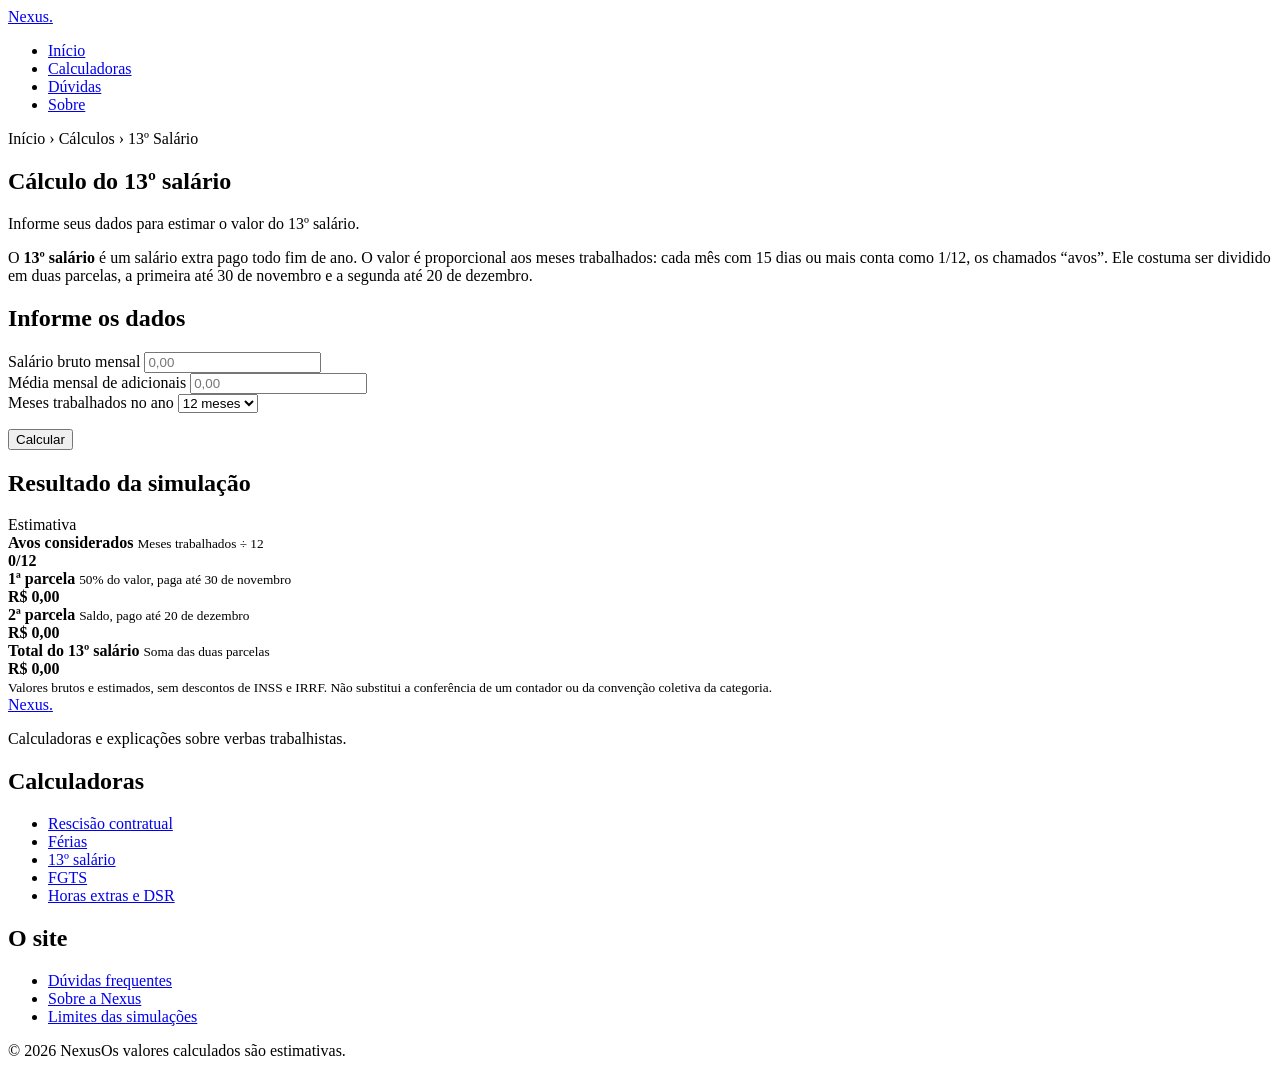
==== pages/decimo-terceiro.html @ 9ede9a6b "Add files via upload" ====
<!doctype html><html lang="pt-BR"><head><meta charset="utf-8">
<meta name="viewport" content="width=device-width, initial-scale=1">
<meta name="description" content="Estime o 13º salário proporcional e o valor de cada parcela.">
<meta name="theme-color" content="#2B4C7E">
<title>Calculadora de 13º salário | Nexus</title>
<link rel="stylesheet" href="../assets/css/main.css">
</head>
<body><header class="site-header"><div class="header-inner"><a class="logo" href="../index.html" aria-label="Nexus — página inicial">Nexus<span>.</span></a><nav aria-label="Navegação principal"><ul class="nav-list"><li><a href="../index.html">Início</a></li>
<li><a href="../index.html#calculadoras" aria-current="page">Calculadoras</a></li>
<li><a href="duvidas.html">Dúvidas</a></li>
<li><a href="sobre.html">Sobre</a></li>
</ul>
</nav>
</div>
</header>
<main class="page-main"><section class="titulo">
<div class="breadcrumb">Início <span>›</span> Cálculos <span>›</span> 13º Salário</div>
<div class="titulo-conteudo">

<div>
<h1>Cálculo do 13º salário</h1>
<p>Informe seus dados para estimar o valor do 13º salário.</p>
</div>
</div>
</section>
<section class="intro"><p>O <strong>13º salário</strong> é um salário extra pago todo fim de ano. O valor é proporcional aos meses trabalhados: cada mês com 15 dias ou mais conta como 1/12, os chamados “avos”. Ele costuma ser dividido em duas parcelas, a primeira até 30 de novembro e a segunda até 20 de dezembro.</p>
</section>
<div class="calculadora">
<div class="container-forms">
<h2>Informe os dados</h2>
<div class="campo">
<label for="salario">Salário bruto mensal</label>
<input id="salario" inputmode="decimal" min="0" placeholder="0,00" step="0.01" type="number"/>
</div>
<div class="campo">
<label for="variaveis">Média mensal de adicionais</label>
<input id="variaveis" inputmode="decimal" min="0" placeholder="0,00" step="0.01" type="number"/>
</div>
<div class="campo">
<label for="meses">Meses trabalhados no ano</label>
<select id="meses"><option value="12">12 meses</option><option value="11">11 meses</option><option value="10">10 meses</option><option value="9">9 meses</option><option value="8">8 meses</option><option value="7">7 meses</option><option value="6">6 meses</option><option value="5">5 meses</option><option value="4">4 meses</option><option value="3">3 meses</option><option value="2">2 meses</option><option value="1">1 mês</option></select>
</div>
<p aria-live="polite" class="erro" id="erro" role="alert"></p>
<button class="btn-calcular" id="calcular" type="button">Calcular</button>
</div>
<div class="card resultado">
<div class="resultado-topo">
<h2>Resultado da simulação</h2>
<span class="badge">Estimativa</span>
</div>
<div class="resultado-item">
<div>
<strong>Avos considerados</strong>
<small>Meses trabalhados ÷ 12</small>
</div>
<strong id="r-avos">0/12</strong>
</div>
<div class="resultado-item">
<div>
<strong>1ª parcela</strong>
<small>50% do valor, paga até 30 de novembro</small>
</div>
<strong id="r-p1">R$ 0,00</strong>
</div>
<div class="resultado-item">
<div>
<strong>2ª parcela</strong>
<small>Saldo, pago até 20 de dezembro</small>
</div>
<strong id="r-p2">R$ 0,00</strong>
</div>
<div class="total">
<div>
<strong>Total do 13º salário</strong>
<small>Soma das duas parcelas</small>
</div>
<strong id="r-total">R$ 0,00</strong>
</div>
<small class="nota">Valores brutos e estimados, sem descontos de INSS e IRRF. Não substitui a conferência de um contador ou da convenção coletiva da categoria.</small>
</div>
</div>
</main>
<footer class="site-footer"><div class="footer-inner"><div class="footer-brand"><a class="footer-logo" href="../index.html">Nexus<span>.</span></a><p>Calculadoras e explicações sobre verbas trabalhistas.</p>
</div>
<div><h2>Calculadoras</h2>
<ul><li><a href="recisao.html">Rescisão contratual</a></li>
<li><a href="ferias.html">Férias</a></li>
<li><a href="decimo-terceiro.html">13º salário</a></li>
<li><a href="fgts.html">FGTS</a></li>
<li><a href="horas-extras.html">Horas extras e DSR</a></li>
</ul>
</div>
<div><h2>O site</h2>
<ul><li><a href="duvidas.html">Dúvidas frequentes</a></li>
<li><a href="sobre.html">Sobre a Nexus</a></li>
<li><a href="sobre.html#seguranca">Limites das simulações</a></li>
</ul>
</div>
</div>
<div class="footer-bottom"><span>© 2026 Nexus</span><span>Os valores calculados são estimativas.</span></div>
</footer>
<script src="../assets/js/utils.js" defer></script><script src="../assets/js/decimo-terceiro.js" defer></script></body></html>
---- assets/css/main.css ----
@import url('https://fonts.googleapis.com/css2?family=Source+Sans+3:wght@400;
500;
600;
700&family=Source+Serif+4:wght@500;
600;
700&display=swap');

:root {
  --brand:#2B4C7E;
  --brand-dark:#1F3A61;
  --soft:#EEF1F6;
  --bg:#FBFAF7;
  --surface:#FFFFFF;
  --text:#1E2430;
  --muted:#5B6372;
  --border:#E3E0D8;
  --radius:6px;
  --shadow:none
}

* {
  box-sizing:border-box
}

html {
  scroll-behavior:smooth
}

body {
  margin:0;
  min-height:100vh;
  background:var(--bg);
  color:var(--text);
  font-family:'Source Sans 3',system-ui,sans-serif;
  line-height:1.6
}

a {
  color:inherit
}

button,input,select {
  font:inherit
}

.site-header {
  background:var(--surface);
  border-bottom:1px solid var(--border)
}

.header-inner {
  width:min(92%,1160px);
  min-height:76px;
  margin:auto;
  display:flex;
  align-items:center;
  justify-content:space-between;
  gap:24px
}

.logo,.footer-logo {
  font:700 26px 'Source Serif 4',Georgia,serif;
  letter-spacing:-.5px;
  text-decoration:none;
  color:var(--text)
}

.logo span,.footer-logo span {
  color:var(--brand)
}

.nav-list {
  display:flex;
  gap:6px;
  list-style:none;
  margin:0;
  padding:0
}

.nav-list a {
  display:block;
  padding:9px 13px;
  border-radius:8px;
  color:var(--muted);
  text-decoration:none;
  font-size:14px
}

.nav-list a:hover,.nav-list a[aria-current=page] {
  background:var(--soft);
  color:var(--brand-dark)
}

.page-main {
  padding-bottom:54px
}

.titulo,.calculadora,.pagina {
  width:min(92%,1160px);
  margin-inline:auto
}

.titulo {
  padding:42px 0 28px
}

.breadcrumb {
  font-size:13px;
  color:var(--muted);
  margin-bottom:14px
}

.breadcrumb span {
  padding:0 7px;
  color:var(--brand)
}

.titulo-conteudo h1 {
  font:700 clamp(27px,4vw,36px)/1.2 'Source Serif 4',Georgia,serif;
  letter-spacing:-.3px;
  margin:0 0 7px
}

.titulo p {
  margin:0;
  color:var(--muted);
  font-size:15px
}

.calculadora {
  display:grid;
  grid-template-columns:minmax(0,1fr) minmax(0,1fr);
  align-items:start;
  gap:22px;
  margin-bottom:24px
}

.container-forms,.card.resultado {
  min-width:0;
  padding:27px;
  border:1px solid var(--border);
  border-radius:var(--radius);
  background:var(--surface);
  box-shadow:var(--shadow)
}

.container-forms {
  display:grid;
  grid-template-columns:repeat(2,minmax(0,1fr));
  gap:0 16px
}

.container-forms h2,.container-forms>.campo:first-of-type,.opcao,.erro,.btn-calcular {
  grid-column:1/-1
}

.container-forms h2,.resultado-topo h2 {
  font:700 19px 'Source Serif 4',Georgia,serif;
  margin:0 0 20px
}

.campo {
  min-width:0;
  margin-bottom:17px
}

.campo label {
  display:block;
  margin-bottom:7px;
  font-size:13px;
  font-weight:600;
  color:var(--text)
}

.campo input,.campo select {
  width:100%;
  height:46px;
  padding:0 12px;
  border:1px solid var(--border);
  border-radius:8px;
  background:#fff;
  color:var(--text);
  outline:none
}

.campo input::placeholder {
  color:#9aa0ab
}

.campo input:focus,.campo select:focus {
  border-color:var(--brand);
  box-shadow:0 0 0 3px rgba(43,76,126,.15)
}

.campo select {
  cursor:pointer
}

.opcao {
  display:flex;
  align-items:center;
  gap:13px;
  padding:15px 0;
  margin:4px 0 14px;
  border-top:1px solid var(--border)
}

.opcao strong {
  display:block;
  font-size:13px;
  margin-bottom:3px
}

.opcao small {
  display:block;
  color:var(--muted);
  font-size:12px
}

.switch {
  width:44px;
  height:25px;
  padding:3px;
  flex:0 0 auto;
  border:0;
  border-radius:30px;
  background:#a9afba;
  cursor:pointer
}

.switch div {
  width:19px;
  height:19px;
  border-radius:50%;
  background:white;
  transition:transform .18s
}

.switch.ativo {
  background:var(--brand)
}

.switch.ativo div {
  transform:translateX(19px)
}

.btn-calcular {
  min-height:47px;
  border:0;
  border-radius:8px;
  background:var(--brand);
  color:#fff;
  font-weight:700;
  font-size:14px;
  cursor:pointer
}

.btn-calcular:hover {
  background:var(--brand-dark)
}

.btn-calcular:focus-visible,a:focus-visible,.switch:focus-visible {
  outline:3px solid rgba(43,76,126,.4);
  outline-offset:3px
}

.resultado-topo {
  display:flex;
  align-items:center;
  justify-content:space-between;
  gap:12px;
  margin-bottom:8px
}

.resultado-topo h2 {
  margin-bottom:10px
}

.badge {
  color:var(--muted);
  font-size:13px;
  font-style:italic
}

.resultado-item {
  min-height:64px;
  display:flex;
  align-items:center;
  justify-content:space-between;
  gap:18px;
  padding:13px 0;
  border-bottom:1px solid var(--border)
}

.resultado-item div,.total div {
  display:flex;
  flex-direction:column;
  gap:4px
}

.resultado-item strong {
  font-size:13px
}

.resultado-item small,.total small {
  color:var(--muted);
  font-size:11px
}

.resultado-item>strong {
  white-space:nowrap;
  font-size:14px
}

.total {
  display:flex;
  align-items:center;
  justify-content:space-between;
  gap:18px;
  margin-top:18px;
  padding:18px;
  border:1px solid #c9d3e3;
  border-radius:10px;
  background:var(--soft)
}

.total div strong {
  font:700 15px 'Source Serif 4',Georgia,serif
}

.total>strong {
  color:var(--brand-dark);
  font:800 22px 'Source Serif 4',Georgia,serif;
  white-space:nowrap
}

.erro {
  margin:0 0 12px;
  color:#a33131;
  font-size:13px
}

.erro:empty {
  display:none
}

.nota {
  display:block;
  margin-top:15px;
  color:var(--muted);
  font-size:11px;
  line-height:1.65
}

.pagina {
  max-width:900px;
  display:grid;
  gap:18px;
  margin-bottom:30px
}

.pagina .card p,.card.resultado>p {
  color:var(--muted);
  font-size:14px;
  line-height:1.8
}

details {
  border-bottom:1px solid var(--border)
}

details:last-child {
  border-bottom:0
}

summary {
  padding:16px 0;
  color:var(--text);
  cursor:pointer;
  font-size:14px;
  font-weight:600
}

summary:hover {
  color:var(--brand-dark)
}

details p {
  padding:0 0 16px;
  margin:0;
  color:var(--muted);
  font-size:13px;
  line-height:1.75
}

.site-footer {
  margin-top:20px;
  background:#fff;
  border-top:1px solid var(--border)
}

.footer-inner {
  width:min(92%,1160px);
  margin:auto;
  padding:40px 0 30px;
  display:grid;
  grid-template-columns:1.5fr 1fr 1fr;
  gap:36px
}

.footer-brand p {
  max-width:300px;
  color:var(--muted);
  font-size:13px;
  line-height:1.7
}

.footer-inner h2 {
  font:700 13px 'Source Serif 4',Georgia,serif;
  margin:0 0 12px
}

.footer-inner ul {
  list-style:none;
  margin:0;
  padding:0
}

.footer-inner li {
  margin:0 0 8px
}

.footer-inner li a {
  color:var(--muted);
  text-decoration:none;
  font-size:13px
}

.footer-inner li a:hover {
  color:var(--brand-dark)
}

.footer-bottom {
  width:min(92%,1160px);
  margin:auto;
  padding:16px 0;
  border-top:1px solid var(--border);
  display:flex;
  justify-content:space-between;
  gap:15px;
  color:var(--muted);
  font-size:12px
}

/* Página inicial */.hero {
  width:min(92%,1160px);
  margin:auto;
  padding:clamp(65px,9vw,112px) 0 82px
}

.hero h1 {
  max-width:760px;
  margin:0;
  font:600 clamp(34px,5.5vw,54px)/1.15 'Source Serif 4',Georgia,serif;
  letter-spacing:-.8px
}

.hero-text {
  max-width:610px;
  margin:22px 0 28px;
  color:var(--muted);
  font-size:17px;
  line-height:1.7
}

.hero-button {
  display:inline-flex;
  align-items:center;
  min-height:48px;
  padding:0 20px;
  border-radius:8px;
  background:var(--brand);
  color:white;
  text-decoration:none;
  font-size:14px;
  font-weight:700
}

.hero-button:hover {
  background:var(--brand-dark)
}

.services-section {
  padding:66px 4% 76px;
  background:#fff;
  border-block:1px solid var(--border)
}

.section-heading,.ferramentas {
  width:min(100%,1160px);
  margin-inline:auto
}

.section-heading {
  margin-bottom:28px
}

.section-heading h2,.notice h2 {
  font:700 clamp(24px,4vw,32px) 'Source Serif 4',Georgia,serif;
  letter-spacing:-.7px;
  margin:0 0 8px
}

.section-heading>p:last-child {
  margin:0;
  color:var(--muted);
  font-size:14px
}

.notice {
  width:min(92%,1160px);
  margin:58px auto;
  padding:22px 0 0;
  border-top:1px solid var(--border)
}

.notice p {
  max-width:64ch
}

.notice h2 {
  font-size:19px
}

.notice p {
  margin:0;
  color:var(--muted);
  font-size:14px;
  line-height:1.8
}

@media(max-width:850px) {
  .calculadora {
    grid-template-columns:1fr
  }
  .footer-inner {
    grid-template-columns:repeat(2,minmax(0,1fr))
  }
}

@media(max-width:560px) {
  .header-inner {
    min-height:unset;
    padding:14px 0;
    flex-direction:column;
    gap:8px
  }
  .nav-list {
    flex-wrap:wrap;
    justify-content:center
  }
  .nav-list a {
    padding:8px 10px;
    font-size:13px
  }
  .titulo {
    padding-top:30px
  }
  .titulo p {
    font-size:14px
  }
  .container-forms,.card.resultado {
    padding:20px
  }
  .container-forms {
    grid-template-columns:1fr
  }
  .container-forms h2,.container-forms>.campo:first-of-type,.opcao,.erro,.btn-calcular {
    grid-column:1
  }
  .resultado-topo {
    align-items:flex-start;
    flex-direction:column
  }
  .total {
    align-items:flex-start;
    flex-direction:column
  }
  .total>strong {
    font-size:21px
  }
  .footer-inner {
    grid-template-columns:1fr
  }
  .services-section {
    padding:52px 4% 58px
  }
  .hero {
    padding:62px 0 68px
  }
  .hero h1 {
    letter-spacing:-.5px
  }
  .hero-text {
    font-size:15px
  }
  .footer-inner {
    gap:22px;
    padding:32px 0 24px
  }
  .footer-bottom {
    flex-direction:column
  }
}


/* Texto de apresentação no topo de cada calculadora */
.intro { width: min(92%, 1160px); margin: 0 auto 30px; }
.intro p { max-width: 68ch; margin: 0; font-size: 16px; line-height: 1.75; }
.intro strong { font-weight: 600; }

/* Lista de ferramentas da página inicial */
.ferramentas { list-style: none; margin-block: 0; padding: 0; }
.ferramentas li { border-top: 1px solid var(--border); }
.ferramentas li:last-child { border-bottom: 1px solid var(--border); }
.ferramentas a { display: grid; grid-template-columns: 240px 1fr; gap: 6px 32px; padding: 20px 4px; text-decoration: none; }
.ferramentas a:hover { background: var(--bg); }
.ferramentas h3 { margin: 0; font: 600 19px 'Source Serif 4', Georgia, serif; }
.ferramentas p { margin: 0; color: var(--muted); font-size: 15px; }
@media (max-width: 700px) { .ferramentas a { grid-template-columns: 1fr; } }
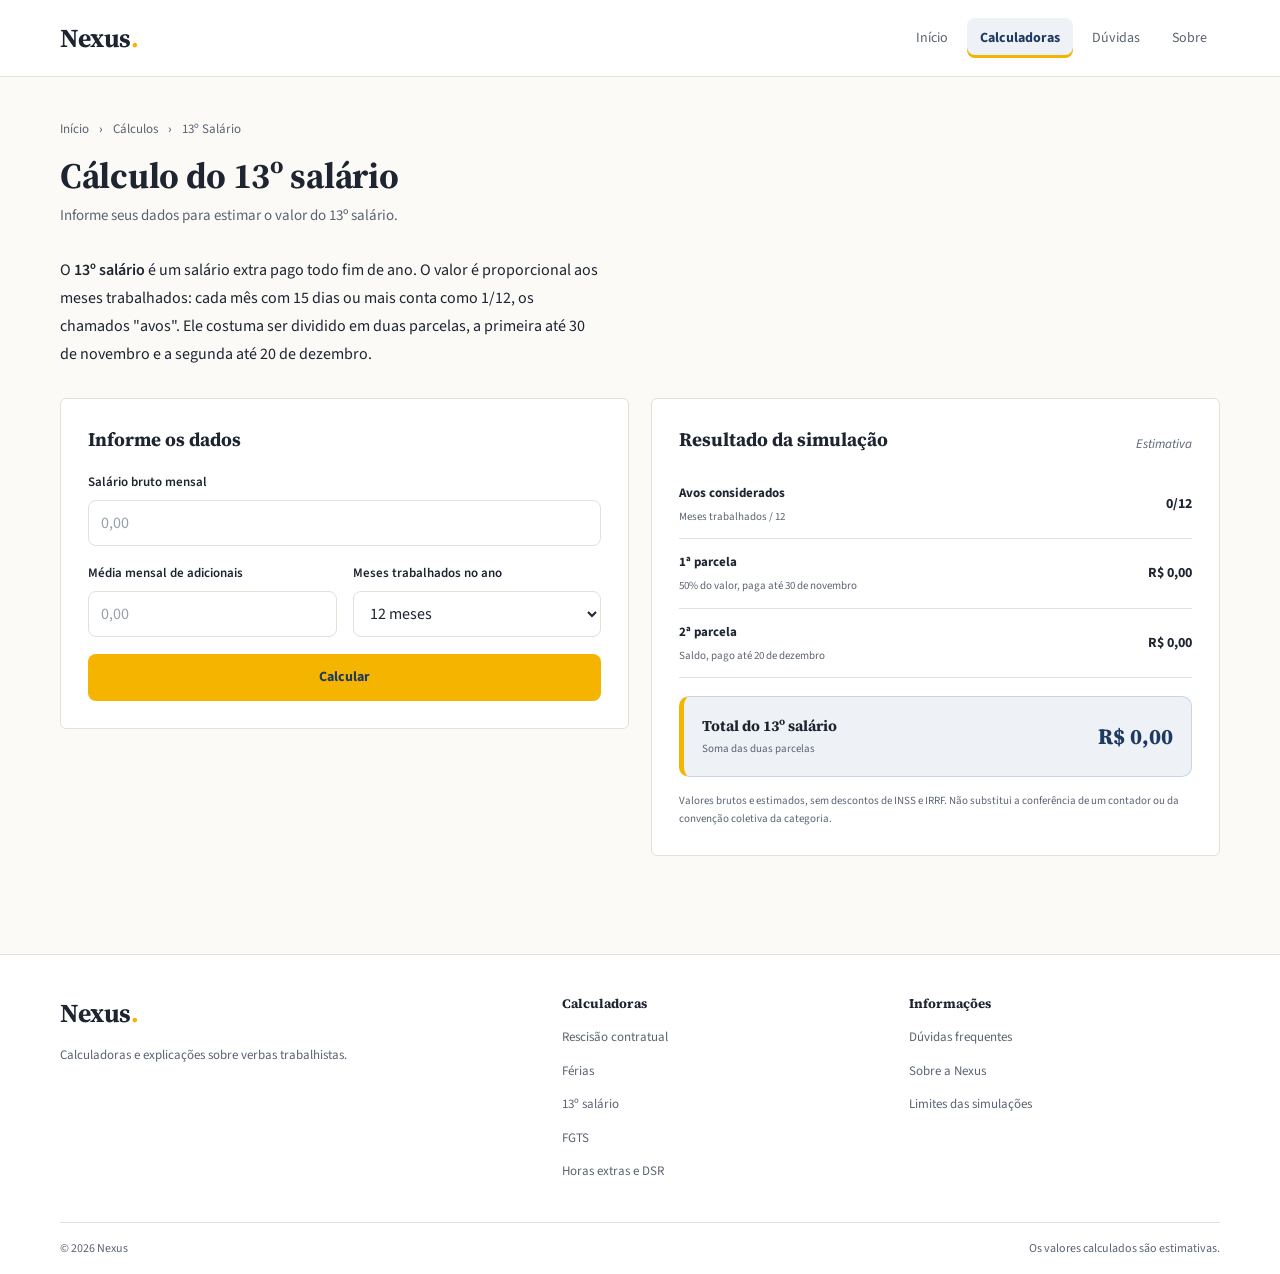
==== commit f21ecf74: "Add files via upload" ====
--- a/pages/decimo-terceiro.html
+++ b/pages/decimo-terceiro.html
@@ -1,102 +1,144 @@
-<!doctype html><html lang="pt-BR"><head><meta charset="utf-8">
-<meta name="viewport" content="width=device-width, initial-scale=1">
-<meta name="description" content="Estime o 13º salário proporcional e o valor de cada parcela.">
-<meta name="theme-color" content="#2B4C7E">
-<title>Calculadora de 13º salário | Nexus</title>
-<link rel="stylesheet" href="../assets/css/main.css">
+<!DOCTYPE html>
+<html lang="pt-BR">
+<head>
+    <meta charset="UTF-8">
+    <meta name="viewport" content="width=device-width, initial-scale=1.0">
+    <meta name="description" content="Estime o 13º salário proporcional e o valor de cada parcela.">
+    <meta name="theme-color" content="#2B4C7E">
+    <title>Calculadora de 13º salário | Nexus</title>
+    <link rel="stylesheet" href="../assets/css/main.css">
 </head>
-<body><header class="site-header"><div class="header-inner"><a class="logo" href="../index.html" aria-label="Nexus — página inicial">Nexus<span>.</span></a><nav aria-label="Navegação principal"><ul class="nav-list"><li><a href="../index.html">Início</a></li>
-<li><a href="../index.html#calculadoras" aria-current="page">Calculadoras</a></li>
-<li><a href="duvidas.html">Dúvidas</a></li>
-<li><a href="sobre.html">Sobre</a></li>
-</ul>
-</nav>
-</div>
-</header>
-<main class="page-main"><section class="titulo">
-<div class="breadcrumb">Início <span>›</span> Cálculos <span>›</span> 13º Salário</div>
-<div class="titulo-conteudo">
 
-<div>
-<h1>Cálculo do 13º salário</h1>
-<p>Informe seus dados para estimar o valor do 13º salário.</p>
-</div>
-</div>
-</section>
-<section class="intro"><p>O <strong>13º salário</strong> é um salário extra pago todo fim de ano. O valor é proporcional aos meses trabalhados: cada mês com 15 dias ou mais conta como 1/12, os chamados “avos”. Ele costuma ser dividido em duas parcelas, a primeira até 30 de novembro e a segunda até 20 de dezembro.</p>
-</section>
-<div class="calculadora">
-<div class="container-forms">
-<h2>Informe os dados</h2>
-<div class="campo">
-<label for="salario">Salário bruto mensal</label>
-<input id="salario" inputmode="decimal" min="0" placeholder="0,00" step="0.01" type="number"/>
-</div>
-<div class="campo">
-<label for="variaveis">Média mensal de adicionais</label>
-<input id="variaveis" inputmode="decimal" min="0" placeholder="0,00" step="0.01" type="number"/>
-</div>
-<div class="campo">
-<label for="meses">Meses trabalhados no ano</label>
-<select id="meses"><option value="12">12 meses</option><option value="11">11 meses</option><option value="10">10 meses</option><option value="9">9 meses</option><option value="8">8 meses</option><option value="7">7 meses</option><option value="6">6 meses</option><option value="5">5 meses</option><option value="4">4 meses</option><option value="3">3 meses</option><option value="2">2 meses</option><option value="1">1 mês</option></select>
-</div>
-<p aria-live="polite" class="erro" id="erro" role="alert"></p>
-<button class="btn-calcular" id="calcular" type="button">Calcular</button>
-</div>
-<div class="card resultado">
-<div class="resultado-topo">
-<h2>Resultado da simulação</h2>
-<span class="badge">Estimativa</span>
-</div>
-<div class="resultado-item">
-<div>
-<strong>Avos considerados</strong>
-<small>Meses trabalhados ÷ 12</small>
-</div>
-<strong id="r-avos">0/12</strong>
-</div>
-<div class="resultado-item">
-<div>
-<strong>1ª parcela</strong>
-<small>50% do valor, paga até 30 de novembro</small>
-</div>
-<strong id="r-p1">R$ 0,00</strong>
-</div>
-<div class="resultado-item">
-<div>
-<strong>2ª parcela</strong>
-<small>Saldo, pago até 20 de dezembro</small>
-</div>
-<strong id="r-p2">R$ 0,00</strong>
-</div>
-<div class="total">
-<div>
-<strong>Total do 13º salário</strong>
-<small>Soma das duas parcelas</small>
-</div>
-<strong id="r-total">R$ 0,00</strong>
-</div>
-<small class="nota">Valores brutos e estimados, sem descontos de INSS e IRRF. Não substitui a conferência de um contador ou da convenção coletiva da categoria.</small>
-</div>
-</div>
-</main>
-<footer class="site-footer"><div class="footer-inner"><div class="footer-brand"><a class="footer-logo" href="../index.html">Nexus<span>.</span></a><p>Calculadoras e explicações sobre verbas trabalhistas.</p>
-</div>
-<div><h2>Calculadoras</h2>
-<ul><li><a href="recisao.html">Rescisão contratual</a></li>
-<li><a href="ferias.html">Férias</a></li>
-<li><a href="decimo-terceiro.html">13º salário</a></li>
-<li><a href="fgts.html">FGTS</a></li>
-<li><a href="horas-extras.html">Horas extras e DSR</a></li>
-</ul>
-</div>
-<div><h2>O site</h2>
-<ul><li><a href="duvidas.html">Dúvidas frequentes</a></li>
-<li><a href="sobre.html">Sobre a Nexus</a></li>
-<li><a href="sobre.html#seguranca">Limites das simulações</a></li>
-</ul>
-</div>
-</div>
-<div class="footer-bottom"><span>© 2026 Nexus</span><span>Os valores calculados são estimativas.</span></div>
-</footer>
-<script src="../assets/js/utils.js" defer></script><script src="../assets/js/decimo-terceiro.js" defer></script></body></html>+<body>
+    <header class="site-header">
+        <div class="header-inner">
+            <a class="logo" href="../index.html">Nexus<span>.</span></a>
+            <nav>
+                <ul class="nav-list">
+                    <li><a href="../index.html">Início</a></li>
+                    <li><a href="../index.html#calculadoras" aria-current="page">Calculadoras</a></li>
+                    <li><a href="duvidas.html">Dúvidas</a></li>
+                    <li><a href="sobre.html">Sobre</a></li>
+                </ul>
+            </nav>
+        </div>
+    </header>
+
+    <main class="page-main">
+        <section class="titulo">
+            <div class="breadcrumb">Início <span>›</span> Cálculos <span>›</span> 13º Salário</div>
+            <div class="titulo-conteudo">
+                <h1>Cálculo do 13º salário</h1>
+                <p>Informe seus dados para estimar o valor do 13º salário.</p>
+            </div>
+        </section>
+
+        <section class="intro">
+            <p>O <strong>13º salário</strong> é um salário extra pago todo fim de ano. O valor é proporcional aos meses trabalhados: cada mês com 15 dias ou mais conta como 1/12, os chamados "avos". Ele costuma ser dividido em duas parcelas, a primeira até 30 de novembro e a segunda até 20 de dezembro.</p>
+        </section>
+
+        <div class="calculadora">
+            <div class="container-forms">
+                <h2>Informe os dados</h2>
+                <div class="campo">
+                    <label for="salario">Salário bruto mensal</label>
+                    <input type="number" id="salario" placeholder="0,00" min="0" step="0.01">
+                </div>
+                <div class="campo">
+                    <label for="variaveis">Média mensal de adicionais</label>
+                    <input type="number" id="variaveis" placeholder="0,00" min="0" step="0.01">
+                </div>
+                <div class="campo">
+                    <label for="meses">Meses trabalhados no ano</label>
+                    <select id="meses">
+                        <option value="12">12 meses</option>
+                        <option value="11">11 meses</option>
+                        <option value="10">10 meses</option>
+                        <option value="9">9 meses</option>
+                        <option value="8">8 meses</option>
+                        <option value="7">7 meses</option>
+                        <option value="6">6 meses</option>
+                        <option value="5">5 meses</option>
+                        <option value="4">4 meses</option>
+                        <option value="3">3 meses</option>
+                        <option value="2">2 meses</option>
+                        <option value="1">1 mês</option>
+                    </select>
+                </div>
+                <p class="erro" id="erro" role="alert"></p>
+                <button class="btn-calcular" id="calcular" type="button">Calcular</button>
+            </div>
+
+            <div class="card resultado">
+                <div class="resultado-topo">
+                    <h2>Resultado da simulação</h2>
+                    <span class="badge">Estimativa</span>
+                </div>
+                <div class="resultado-item">
+                    <div>
+                        <strong>Avos considerados</strong>
+                        <small>Meses trabalhados / 12</small>
+                    </div>
+                    <strong id="r-avos">0/12</strong>
+                </div>
+                <div class="resultado-item">
+                    <div>
+                        <strong>1ª parcela</strong>
+                        <small>50% do valor, paga até 30 de novembro</small>
+                    </div>
+                    <strong id="r-p1">R$ 0,00</strong>
+                </div>
+                <div class="resultado-item">
+                    <div>
+                        <strong>2ª parcela</strong>
+                        <small>Saldo, pago até 20 de dezembro</small>
+                    </div>
+                    <strong id="r-p2">R$ 0,00</strong>
+                </div>
+                <div class="total">
+                    <div>
+                        <strong>Total do 13º salário</strong>
+                        <small>Soma das duas parcelas</small>
+                    </div>
+                    <strong id="r-total">R$ 0,00</strong>
+                </div>
+                <small class="nota">Valores brutos e estimados, sem descontos de INSS e IRRF. Não substitui a conferência de um contador ou da convenção coletiva da categoria.</small>
+            </div>
+        </div>
+    </main>
+
+    <footer class="site-footer">
+        <div class="footer-inner">
+            <div class="footer-brand">
+                <a class="footer-logo" href="../index.html">Nexus<span>.</span></a>
+                <p>Calculadoras e explicações sobre verbas trabalhistas.</p>
+            </div>
+            <div>
+                <h2>Calculadoras</h2>
+                <ul>
+                    <li><a href="recisao.html">Rescisão contratual</a></li>
+                    <li><a href="ferias.html">Férias</a></li>
+                    <li><a href="decimo-terceiro.html">13º salário</a></li>
+                    <li><a href="fgts.html">FGTS</a></li>
+                    <li><a href="horas-extras.html">Horas extras e DSR</a></li>
+                </ul>
+            </div>
+            <div>
+                <h2>Informações</h2>
+                <ul>
+                    <li><a href="duvidas.html">Dúvidas frequentes</a></li>
+                    <li><a href="sobre.html">Sobre a Nexus</a></li>
+                    <li><a href="sobre.html#seguranca">Limites das simulações</a></li>
+                </ul>
+            </div>
+        </div>
+        <div class="footer-bottom">
+            <span>© 2026 Nexus</span>
+            <span>Os valores calculados são estimativas.</span>
+        </div>
+    </footer>
+
+    <script src="../assets/js/utils.js"></script>
+    <script src="../assets/js/decimo-terceiro.js"></script>
+</body>
+</html>
--- a/assets/css/main.css
+++ b/assets/css/main.css
@@ -1,630 +1,774 @@
-@import url('https://fonts.googleapis.com/css2?family=Source+Sans+3:wght@400;
-500;
-600;
-700&family=Source+Serif+4:wght@500;
-600;
-700&display=swap');
+@import url('https://fonts.googleapis.com/css2?family=Source+Sans+3:wght@400;500;600;700&family=Source+Serif+4:wght@500;600;700&display=swap');
 
 :root {
-  --brand:#2B4C7E;
-  --brand-dark:#1F3A61;
-  --soft:#EEF1F6;
-  --bg:#FBFAF7;
-  --surface:#FFFFFF;
-  --text:#1E2430;
-  --muted:#5B6372;
-  --border:#E3E0D8;
-  --radius:6px;
-  --shadow:none
+    --brand: #2B4C7E;
+    --brand-dark: #1F3A61;
+    --accent: #F4B400;
+    --accent-dark: #DB9F00;
+    --accent-soft: #FFF3CC;
+    --soft: #EEF1F6;
+    --bg: #FBFAF7;
+    --surface: #FFFFFF;
+    --text: #1E2430;
+    --muted: #5B6372;
+    --border: #E3E0D8;
+    --radius: 6px;
 }
 
 * {
-  box-sizing:border-box
+    box-sizing: border-box;
 }
 
 html {
-  scroll-behavior:smooth
+    scroll-behavior: smooth;
 }
 
 body {
-  margin:0;
-  min-height:100vh;
-  background:var(--bg);
-  color:var(--text);
-  font-family:'Source Sans 3',system-ui,sans-serif;
-  line-height:1.6
+    margin: 0;
+    min-height: 100vh;
+    background: var(--bg);
+    color: var(--text);
+    font-family: 'Source Sans 3', system-ui, sans-serif;
+    line-height: 1.6;
 }
 
 a {
-  color:inherit
-}
-
-button,input,select {
-  font:inherit
+    color: inherit;
+}
+
+button,
+input,
+select {
+    font: inherit;
 }
 
 .site-header {
-  background:var(--surface);
-  border-bottom:1px solid var(--border)
+    background: var(--surface);
+    border-bottom: 1px solid var(--border);
 }
 
 .header-inner {
-  width:min(92%,1160px);
-  min-height:76px;
-  margin:auto;
-  display:flex;
-  align-items:center;
-  justify-content:space-between;
-  gap:24px
-}
-
-.logo,.footer-logo {
-  font:700 26px 'Source Serif 4',Georgia,serif;
-  letter-spacing:-.5px;
-  text-decoration:none;
-  color:var(--text)
-}
-
-.logo span,.footer-logo span {
-  color:var(--brand)
+    width: min(92%, 1160px);
+    min-height: 76px;
+    margin: auto;
+    display: flex;
+    align-items: center;
+    justify-content: space-between;
+    gap: 24px;
+}
+
+.logo,
+.footer-logo {
+    font: 700 26px 'Source Serif 4', Georgia, serif;
+    letter-spacing: -0.5px;
+    text-decoration: none;
+    color: var(--text);
+}
+
+.logo span,
+.footer-logo span {
+    color: var(--accent);
 }
 
 .nav-list {
-  display:flex;
-  gap:6px;
-  list-style:none;
-  margin:0;
-  padding:0
+    display: flex;
+    gap: 6px;
+    list-style: none;
+    margin: 0;
+    padding: 0;
 }
 
 .nav-list a {
-  display:block;
-  padding:9px 13px;
-  border-radius:8px;
-  color:var(--muted);
-  text-decoration:none;
-  font-size:14px
-}
-
-.nav-list a:hover,.nav-list a[aria-current=page] {
-  background:var(--soft);
-  color:var(--brand-dark)
+    display: block;
+    padding: 9px 13px;
+    border-radius: 8px;
+    color: var(--muted);
+    text-decoration: none;
+    font-size: 14px;
+}
+
+.nav-list a:hover {
+    background: var(--soft);
+    color: var(--brand-dark);
+}
+
+.nav-list a[aria-current="page"] {
+    background: var(--soft);
+    color: var(--brand-dark);
+    font-weight: 700;
+    box-shadow: inset 0 -3px 0 var(--accent);
 }
 
 .page-main {
-  padding-bottom:54px
-}
-
-.titulo,.calculadora,.pagina {
-  width:min(92%,1160px);
-  margin-inline:auto
+    padding-bottom: 54px;
+}
+
+.titulo,
+.calculadora,
+.pagina {
+    width: min(92%, 1160px);
+    margin-inline: auto;
 }
 
 .titulo {
-  padding:42px 0 28px
+    padding: 42px 0 28px;
 }
 
 .breadcrumb {
-  font-size:13px;
-  color:var(--muted);
-  margin-bottom:14px
+    font-size: 13px;
+    color: var(--muted);
+    margin-bottom: 14px;
 }
 
 .breadcrumb span {
-  padding:0 7px;
-  color:var(--brand)
+    padding: 0 7px;
+    color: var(--brand);
 }
 
 .titulo-conteudo h1 {
-  font:700 clamp(27px,4vw,36px)/1.2 'Source Serif 4',Georgia,serif;
-  letter-spacing:-.3px;
-  margin:0 0 7px
+    font: 700 clamp(27px, 4vw, 36px)/1.2 'Source Serif 4', Georgia, serif;
+    letter-spacing: -0.3px;
+    margin: 0 0 7px;
 }
 
 .titulo p {
-  margin:0;
-  color:var(--muted);
-  font-size:15px
+    margin: 0;
+    color: var(--muted);
+    font-size: 15px;
+}
+
+.intro {
+    width: min(92%, 1160px);
+    margin: 0 auto 30px;
+}
+
+.intro p {
+    max-width: 68ch;
+    margin: 0;
+    font-size: 16px;
+    line-height: 1.75;
+}
+
+.intro strong {
+    font-weight: 600;
 }
 
 .calculadora {
-  display:grid;
-  grid-template-columns:minmax(0,1fr) minmax(0,1fr);
-  align-items:start;
-  gap:22px;
-  margin-bottom:24px
-}
-
-.container-forms,.card.resultado {
-  min-width:0;
-  padding:27px;
-  border:1px solid var(--border);
-  border-radius:var(--radius);
-  background:var(--surface);
-  box-shadow:var(--shadow)
+    display: grid;
+    grid-template-columns: minmax(0, 1fr) minmax(0, 1fr);
+    align-items: start;
+    gap: 22px;
+    margin-bottom: 24px;
+}
+
+.container-forms,
+.card.resultado {
+    min-width: 0;
+    padding: 27px;
+    border: 1px solid var(--border);
+    border-radius: var(--radius);
+    background: var(--surface);
 }
 
 .container-forms {
-  display:grid;
-  grid-template-columns:repeat(2,minmax(0,1fr));
-  gap:0 16px
-}
-
-.container-forms h2,.container-forms>.campo:first-of-type,.opcao,.erro,.btn-calcular {
-  grid-column:1/-1
-}
-
-.container-forms h2,.resultado-topo h2 {
-  font:700 19px 'Source Serif 4',Georgia,serif;
-  margin:0 0 20px
+    display: grid;
+    grid-template-columns: repeat(2, minmax(0, 1fr));
+    gap: 0 16px;
+}
+
+.container-forms h2,
+.container-forms > .campo:first-of-type,
+.opcao,
+.erro,
+.btn-calcular {
+    grid-column: 1 / -1;
+}
+
+.container-forms h2,
+.resultado-topo h2 {
+    font: 700 19px 'Source Serif 4', Georgia, serif;
+    margin: 0 0 20px;
 }
 
 .campo {
-  min-width:0;
-  margin-bottom:17px
+    min-width: 0;
+    margin-bottom: 17px;
 }
 
 .campo label {
-  display:block;
-  margin-bottom:7px;
-  font-size:13px;
-  font-weight:600;
-  color:var(--text)
-}
-
-.campo input,.campo select {
-  width:100%;
-  height:46px;
-  padding:0 12px;
-  border:1px solid var(--border);
-  border-radius:8px;
-  background:#fff;
-  color:var(--text);
-  outline:none
+    display: block;
+    margin-bottom: 7px;
+    font-size: 13px;
+    font-weight: 600;
+    color: var(--text);
+}
+
+.campo input,
+.campo select {
+    width: 100%;
+    height: 46px;
+    padding: 0 12px;
+    border: 1px solid var(--border);
+    border-radius: 8px;
+    background: #fff;
+    color: var(--text);
+    outline: none;
 }
 
 .campo input::placeholder {
-  color:#9aa0ab
-}
-
-.campo input:focus,.campo select:focus {
-  border-color:var(--brand);
-  box-shadow:0 0 0 3px rgba(43,76,126,.15)
+    color: #9aa0ab;
+}
+
+.campo input:focus,
+.campo select:focus {
+    border-color: var(--brand);
+    box-shadow: 0 0 0 3px rgba(43, 76, 126, 0.15);
 }
 
 .campo select {
-  cursor:pointer
+    cursor: pointer;
 }
 
 .opcao {
-  display:flex;
-  align-items:center;
-  gap:13px;
-  padding:15px 0;
-  margin:4px 0 14px;
-  border-top:1px solid var(--border)
+    display: flex;
+    align-items: center;
+    gap: 13px;
+    padding: 15px 0;
+    margin: 4px 0 14px;
+    border-top: 1px solid var(--border);
 }
 
 .opcao strong {
-  display:block;
-  font-size:13px;
-  margin-bottom:3px
+    display: block;
+    font-size: 13px;
+    margin-bottom: 3px;
 }
 
 .opcao small {
-  display:block;
-  color:var(--muted);
-  font-size:12px
+    display: block;
+    color: var(--muted);
+    font-size: 12px;
 }
 
 .switch {
-  width:44px;
-  height:25px;
-  padding:3px;
-  flex:0 0 auto;
-  border:0;
-  border-radius:30px;
-  background:#a9afba;
-  cursor:pointer
+    width: 44px;
+    height: 25px;
+    padding: 3px;
+    flex: 0 0 auto;
+    border: 0;
+    border-radius: 30px;
+    background: #a9afba;
+    cursor: pointer;
 }
 
 .switch div {
-  width:19px;
-  height:19px;
-  border-radius:50%;
-  background:white;
-  transition:transform .18s
+    width: 19px;
+    height: 19px;
+    border-radius: 50%;
+    background: white;
+    transition: transform 0.18s;
 }
 
 .switch.ativo {
-  background:var(--brand)
+    background: var(--brand);
 }
 
 .switch.ativo div {
-  transform:translateX(19px)
+    transform: translateX(19px);
 }
 
 .btn-calcular {
-  min-height:47px;
-  border:0;
-  border-radius:8px;
-  background:var(--brand);
-  color:#fff;
-  font-weight:700;
-  font-size:14px;
-  cursor:pointer
+    min-height: 47px;
+    border: 0;
+    border-radius: 8px;
+    background: var(--accent);
+    color: var(--brand-dark);
+    font-weight: 700;
+    font-size: 14px;
+    cursor: pointer;
 }
 
 .btn-calcular:hover {
-  background:var(--brand-dark)
-}
-
-.btn-calcular:focus-visible,a:focus-visible,.switch:focus-visible {
-  outline:3px solid rgba(43,76,126,.4);
-  outline-offset:3px
+    background: var(--accent-dark);
+}
+
+.btn-calcular:focus-visible,
+a:focus-visible,
+.switch:focus-visible {
+    outline: 3px solid rgba(43, 76, 126, 0.4);
+    outline-offset: 3px;
 }
 
 .resultado-topo {
-  display:flex;
-  align-items:center;
-  justify-content:space-between;
-  gap:12px;
-  margin-bottom:8px
+    display: flex;
+    align-items: center;
+    justify-content: space-between;
+    gap: 12px;
+    margin-bottom: 8px;
 }
 
 .resultado-topo h2 {
-  margin-bottom:10px
+    margin-bottom: 10px;
 }
 
 .badge {
-  color:var(--muted);
-  font-size:13px;
-  font-style:italic
+    color: var(--muted);
+    font-size: 13px;
+    font-style: italic;
 }
 
 .resultado-item {
-  min-height:64px;
-  display:flex;
-  align-items:center;
-  justify-content:space-between;
-  gap:18px;
-  padding:13px 0;
-  border-bottom:1px solid var(--border)
-}
-
-.resultado-item div,.total div {
-  display:flex;
-  flex-direction:column;
-  gap:4px
+    min-height: 64px;
+    display: flex;
+    align-items: center;
+    justify-content: space-between;
+    gap: 18px;
+    padding: 13px 0;
+    border-bottom: 1px solid var(--border);
+}
+
+.resultado-item div,
+.total div {
+    display: flex;
+    flex-direction: column;
+    gap: 4px;
 }
 
 .resultado-item strong {
-  font-size:13px
-}
-
-.resultado-item small,.total small {
-  color:var(--muted);
-  font-size:11px
-}
-
-.resultado-item>strong {
-  white-space:nowrap;
-  font-size:14px
+    font-size: 13px;
+}
+
+.resultado-item small,
+.total small {
+    color: var(--muted);
+    font-size: 11px;
+}
+
+.resultado-item > strong {
+    white-space: nowrap;
+    font-size: 14px;
 }
 
 .total {
-  display:flex;
-  align-items:center;
-  justify-content:space-between;
-  gap:18px;
-  margin-top:18px;
-  padding:18px;
-  border:1px solid #c9d3e3;
-  border-radius:10px;
-  background:var(--soft)
+    display: flex;
+    align-items: center;
+    justify-content: space-between;
+    gap: 18px;
+    margin-top: 18px;
+    padding: 18px;
+    border: 1px solid #c9d3e3;
+    border-left: 5px solid var(--accent);
+    border-radius: 10px;
+    background: var(--soft);
 }
 
 .total div strong {
-  font:700 15px 'Source Serif 4',Georgia,serif
-}
-
-.total>strong {
-  color:var(--brand-dark);
-  font:800 22px 'Source Serif 4',Georgia,serif;
-  white-space:nowrap
+    font: 700 15px 'Source Serif 4', Georgia, serif;
+}
+
+.total > strong {
+    color: var(--brand-dark);
+    font: 800 22px 'Source Serif 4', Georgia, serif;
+    white-space: nowrap;
 }
 
 .erro {
-  margin:0 0 12px;
-  color:#a33131;
-  font-size:13px
+    margin: 0 0 12px;
+    color: #a33131;
+    font-size: 13px;
 }
 
 .erro:empty {
-  display:none
+    display: none;
 }
 
 .nota {
-  display:block;
-  margin-top:15px;
-  color:var(--muted);
-  font-size:11px;
-  line-height:1.65
+    display: block;
+    margin-top: 15px;
+    color: var(--muted);
+    font-size: 11px;
+    line-height: 1.65;
 }
 
 .pagina {
-  max-width:900px;
-  display:grid;
-  gap:18px;
-  margin-bottom:30px
-}
-
-.pagina .card p,.card.resultado>p {
-  color:var(--muted);
-  font-size:14px;
-  line-height:1.8
+    max-width: 900px;
+    display: grid;
+    gap: 18px;
+    margin-bottom: 30px;
+}
+
+.card:target {
+    border-color: var(--accent);
+    box-shadow: 0 0 0 4px var(--accent-soft);
+}
+
+.pagina .card {
+    scroll-margin-top: 24px;
+}
+
+.pagina .card p,
+.card.resultado > p {
+    color: var(--muted);
+    font-size: 14px;
+    line-height: 1.8;
 }
 
 details {
-  border-bottom:1px solid var(--border)
+    border-bottom: 1px solid var(--border);
 }
 
 details:last-child {
-  border-bottom:0
+    border-bottom: 0;
 }
 
 summary {
-  padding:16px 0;
-  color:var(--text);
-  cursor:pointer;
-  font-size:14px;
-  font-weight:600
+    padding: 16px 0;
+    color: var(--text);
+    cursor: pointer;
+    font-size: 14px;
+    font-weight: 600;
 }
 
 summary:hover {
-  color:var(--brand-dark)
+    color: var(--brand-dark);
 }
 
 details p {
-  padding:0 0 16px;
-  margin:0;
-  color:var(--muted);
-  font-size:13px;
-  line-height:1.75
+    padding: 0 0 16px;
+    margin: 0;
+    color: var(--muted);
+    font-size: 13px;
+    line-height: 1.75;
 }
 
 .site-footer {
-  margin-top:20px;
-  background:#fff;
-  border-top:1px solid var(--border)
+    margin-top: 20px;
+    background: #fff;
+    border-top: 1px solid var(--border);
 }
 
 .footer-inner {
-  width:min(92%,1160px);
-  margin:auto;
-  padding:40px 0 30px;
-  display:grid;
-  grid-template-columns:1.5fr 1fr 1fr;
-  gap:36px
+    width: min(92%, 1160px);
+    margin: auto;
+    padding: 40px 0 30px;
+    display: grid;
+    grid-template-columns: 1.5fr 1fr 1fr;
+    gap: 36px;
 }
 
 .footer-brand p {
-  max-width:300px;
-  color:var(--muted);
-  font-size:13px;
-  line-height:1.7
+    max-width: 300px;
+    color: var(--muted);
+    font-size: 13px;
+    line-height: 1.7;
 }
 
 .footer-inner h2 {
-  font:700 13px 'Source Serif 4',Georgia,serif;
-  margin:0 0 12px
+    font: 700 13px 'Source Serif 4', Georgia, serif;
+    margin: 0 0 12px;
 }
 
 .footer-inner ul {
-  list-style:none;
-  margin:0;
-  padding:0
+    list-style: none;
+    margin: 0;
+    padding: 0;
 }
 
 .footer-inner li {
-  margin:0 0 8px
+    margin: 0 0 8px;
 }
 
 .footer-inner li a {
-  color:var(--muted);
-  text-decoration:none;
-  font-size:13px
+    color: var(--muted);
+    text-decoration: none;
+    font-size: 13px;
 }
 
 .footer-inner li a:hover {
-  color:var(--brand-dark)
+    color: var(--brand-dark);
 }
 
 .footer-bottom {
-  width:min(92%,1160px);
-  margin:auto;
-  padding:16px 0;
-  border-top:1px solid var(--border);
-  display:flex;
-  justify-content:space-between;
-  gap:15px;
-  color:var(--muted);
-  font-size:12px
-}
-
-/* Página inicial */.hero {
-  width:min(92%,1160px);
-  margin:auto;
-  padding:clamp(65px,9vw,112px) 0 82px
+    width: min(92%, 1160px);
+    margin: auto;
+    padding: 16px 0;
+    border-top: 1px solid var(--border);
+    display: flex;
+    justify-content: space-between;
+    gap: 15px;
+    color: var(--muted);
+    font-size: 12px;
+}
+
+.hero {
+    width: min(92%, 1160px);
+    margin: auto;
+    padding: clamp(65px, 9vw, 112px) 0 82px;
+    display: grid;
+    grid-template-columns: minmax(0, 1fr) auto;
+    align-items: center;
+    gap: 48px;
+}
+
+.hero-art {
+    width: clamp(220px, 28vw, 320px);
+    height: auto;
 }
 
 .hero h1 {
-  max-width:760px;
-  margin:0;
-  font:600 clamp(34px,5.5vw,54px)/1.15 'Source Serif 4',Georgia,serif;
-  letter-spacing:-.8px
+    max-width: 760px;
+    margin: 0;
+    font: 600 clamp(34px, 5.5vw, 54px)/1.15 'Source Serif 4', Georgia, serif;
+    letter-spacing: -0.8px;
 }
 
 .hero-text {
-  max-width:610px;
-  margin:22px 0 28px;
-  color:var(--muted);
-  font-size:17px;
-  line-height:1.7
+    max-width: 610px;
+    margin: 22px 0 28px;
+    color: var(--muted);
+    font-size: 17px;
+    line-height: 1.7;
 }
 
 .hero-button {
-  display:inline-flex;
-  align-items:center;
-  min-height:48px;
-  padding:0 20px;
-  border-radius:8px;
-  background:var(--brand);
-  color:white;
-  text-decoration:none;
-  font-size:14px;
-  font-weight:700
+    display: inline-flex;
+    align-items: center;
+    min-height: 48px;
+    padding: 0 22px;
+    border-radius: 8px;
+    background: var(--accent);
+    color: var(--brand-dark);
+    text-decoration: none;
+    font-size: 14px;
+    font-weight: 700;
 }
 
 .hero-button:hover {
-  background:var(--brand-dark)
+    background: var(--accent-dark);
 }
 
 .services-section {
-  padding:66px 4% 76px;
-  background:#fff;
-  border-block:1px solid var(--border)
-}
-
-.section-heading,.ferramentas {
-  width:min(100%,1160px);
-  margin-inline:auto
+    padding: 66px 4% 76px;
+    background: #fff;
+    border-block: 1px solid var(--border);
+}
+
+.section-heading,
+.ferramentas {
+    width: min(100%, 1160px);
+    margin-inline: auto;
 }
 
 .section-heading {
-  margin-bottom:28px
-}
-
-.section-heading h2,.notice h2 {
-  font:700 clamp(24px,4vw,32px) 'Source Serif 4',Georgia,serif;
-  letter-spacing:-.7px;
-  margin:0 0 8px
-}
-
-.section-heading>p:last-child {
-  margin:0;
-  color:var(--muted);
-  font-size:14px
+    margin-bottom: 28px;
+}
+
+.section-heading h2,
+.notice h2 {
+    font: 700 clamp(24px, 4vw, 32px) 'Source Serif 4', Georgia, serif;
+    letter-spacing: -0.7px;
+    margin: 0 0 8px;
+}
+
+.section-heading > p:last-child {
+    margin: 0;
+    color: var(--muted);
+    font-size: 14px;
+}
+
+.ferramentas {
+    list-style: none;
+    margin-block: 0;
+    padding: 0;
+}
+
+.ferramentas li {
+    border-top: 1px solid var(--border);
+}
+
+.ferramentas li:last-child {
+    border-bottom: 1px solid var(--border);
+}
+
+.ferramentas a {
+    display: grid;
+    grid-template-columns: 48px 200px 1fr;
+    align-items: center;
+    gap: 6px 24px;
+    padding: 18px 4px;
+    text-decoration: none;
+}
+
+.ferramentas .icone {
+    width: 48px;
+    height: 48px;
+    display: grid;
+    place-items: center;
+    border-radius: 12px;
+    background: var(--accent-soft);
+    color: var(--brand-dark);
+    transition: background 0.15s;
+}
+
+.ferramentas .icone svg {
+    width: 26px;
+    height: 26px;
+    fill: none;
+    stroke: currentColor;
+    stroke-width: 1.8;
+    stroke-linecap: round;
+    stroke-linejoin: round;
+}
+
+.ferramentas a:hover .icone {
+    background: var(--accent);
+}
+
+.ferramentas a:hover {
+    background: var(--bg);
+}
+
+.ferramentas h3 {
+    margin: 0;
+    font: 600 19px 'Source Serif 4', Georgia, serif;
+}
+
+.ferramentas p {
+    margin: 0;
+    color: var(--muted);
+    font-size: 15px;
 }
 
 .notice {
-  width:min(92%,1160px);
-  margin:58px auto;
-  padding:22px 0 0;
-  border-top:1px solid var(--border)
+    width: min(92%, 1160px);
+    margin: 58px auto;
+    padding: 22px 0 0;
+    border-top: 1px solid var(--border);
+}
+
+.notice h2 {
+    font-size: 19px;
 }
 
 .notice p {
-  max-width:64ch
-}
-
-.notice h2 {
-  font-size:19px
-}
-
-.notice p {
-  margin:0;
-  color:var(--muted);
-  font-size:14px;
-  line-height:1.8
-}
-
-@media(max-width:850px) {
-  .calculadora {
-    grid-template-columns:1fr
-  }
-  .footer-inner {
-    grid-template-columns:repeat(2,minmax(0,1fr))
-  }
-}
-
-@media(max-width:560px) {
-  .header-inner {
-    min-height:unset;
-    padding:14px 0;
-    flex-direction:column;
-    gap:8px
-  }
-  .nav-list {
-    flex-wrap:wrap;
-    justify-content:center
-  }
-  .nav-list a {
-    padding:8px 10px;
-    font-size:13px
-  }
-  .titulo {
-    padding-top:30px
-  }
-  .titulo p {
-    font-size:14px
-  }
-  .container-forms,.card.resultado {
-    padding:20px
-  }
-  .container-forms {
-    grid-template-columns:1fr
-  }
-  .container-forms h2,.container-forms>.campo:first-of-type,.opcao,.erro,.btn-calcular {
-    grid-column:1
-  }
-  .resultado-topo {
-    align-items:flex-start;
-    flex-direction:column
-  }
-  .total {
-    align-items:flex-start;
-    flex-direction:column
-  }
-  .total>strong {
-    font-size:21px
-  }
-  .footer-inner {
-    grid-template-columns:1fr
-  }
-  .services-section {
-    padding:52px 4% 58px
-  }
-  .hero {
-    padding:62px 0 68px
-  }
-  .hero h1 {
-    letter-spacing:-.5px
-  }
-  .hero-text {
-    font-size:15px
-  }
-  .footer-inner {
-    gap:22px;
-    padding:32px 0 24px
-  }
-  .footer-bottom {
-    flex-direction:column
-  }
-}
-
-
-/* Texto de apresentação no topo de cada calculadora */
-.intro { width: min(92%, 1160px); margin: 0 auto 30px; }
-.intro p { max-width: 68ch; margin: 0; font-size: 16px; line-height: 1.75; }
-.intro strong { font-weight: 600; }
-
-/* Lista de ferramentas da página inicial */
-.ferramentas { list-style: none; margin-block: 0; padding: 0; }
-.ferramentas li { border-top: 1px solid var(--border); }
-.ferramentas li:last-child { border-bottom: 1px solid var(--border); }
-.ferramentas a { display: grid; grid-template-columns: 240px 1fr; gap: 6px 32px; padding: 20px 4px; text-decoration: none; }
-.ferramentas a:hover { background: var(--bg); }
-.ferramentas h3 { margin: 0; font: 600 19px 'Source Serif 4', Georgia, serif; }
-.ferramentas p { margin: 0; color: var(--muted); font-size: 15px; }
-@media (max-width: 700px) { .ferramentas a { grid-template-columns: 1fr; } }
+    max-width: 64ch;
+    margin: 0;
+    color: var(--muted);
+    font-size: 14px;
+    line-height: 1.8;
+}
+
+@media (max-width: 850px) {
+    .calculadora {
+        grid-template-columns: 1fr;
+    }
+
+    .footer-inner {
+        grid-template-columns: repeat(2, minmax(0, 1fr));
+    }
+}
+
+@media (max-width: 700px) {
+    .ferramentas a {
+        grid-template-columns: 48px 1fr;
+        align-items: start;
+        gap: 2px 16px;
+    }
+
+    .ferramentas .icone {
+        grid-row: span 2;
+    }
+
+    .hero {
+        grid-template-columns: 1fr;
+        gap: 32px;
+    }
+
+    .hero-art {
+        width: 190px;
+    }
+}
+
+@media (max-width: 560px) {
+    .header-inner {
+        min-height: unset;
+        padding: 14px 0;
+        flex-direction: column;
+        gap: 8px;
+    }
+
+    .nav-list {
+        flex-wrap: wrap;
+        justify-content: center;
+    }
+
+    .nav-list a {
+        padding: 8px 10px;
+        font-size: 13px;
+    }
+
+    .titulo {
+        padding-top: 30px;
+    }
+
+    .titulo p {
+        font-size: 14px;
+    }
+
+    .container-forms,
+    .card.resultado {
+        padding: 20px;
+    }
+
+    .container-forms {
+        grid-template-columns: 1fr;
+    }
+
+    .container-forms h2,
+    .container-forms > .campo:first-of-type,
+    .opcao,
+    .erro,
+    .btn-calcular {
+        grid-column: 1;
+    }
+
+    .resultado-topo {
+        align-items: flex-start;
+        flex-direction: column;
+    }
+
+    .total {
+        align-items: flex-start;
+        flex-direction: column;
+    }
+
+    .total > strong {
+        font-size: 21px;
+    }
+
+    .footer-inner {
+        grid-template-columns: 1fr;
+        gap: 22px;
+        padding: 32px 0 24px;
+    }
+
+    .footer-bottom {
+        flex-direction: column;
+    }
+
+    .services-section {
+        padding: 52px 4% 58px;
+    }
+
+    .hero {
+        padding: 62px 0 68px;
+    }
+
+    .hero h1 {
+        letter-spacing: -0.5px;
+    }
+
+    .hero-text {
+        font-size: 15px;
+    }
+}
